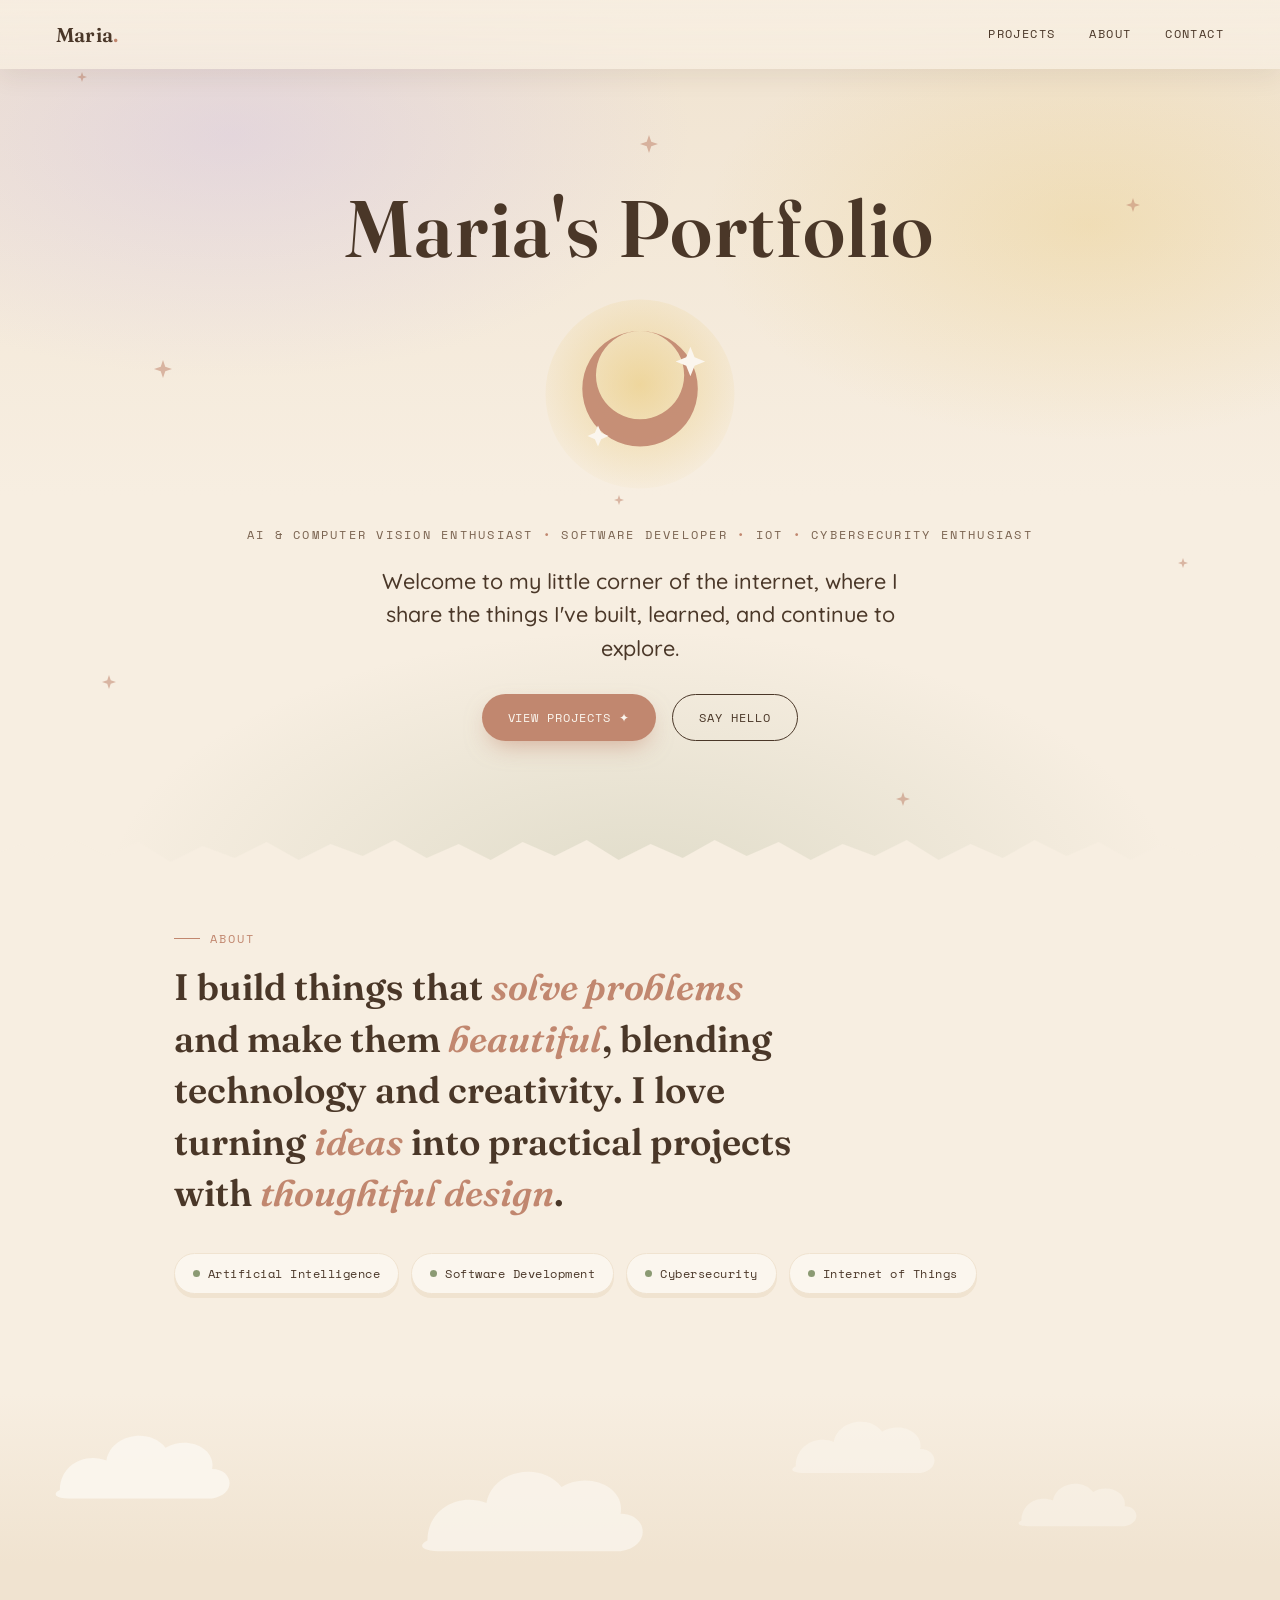
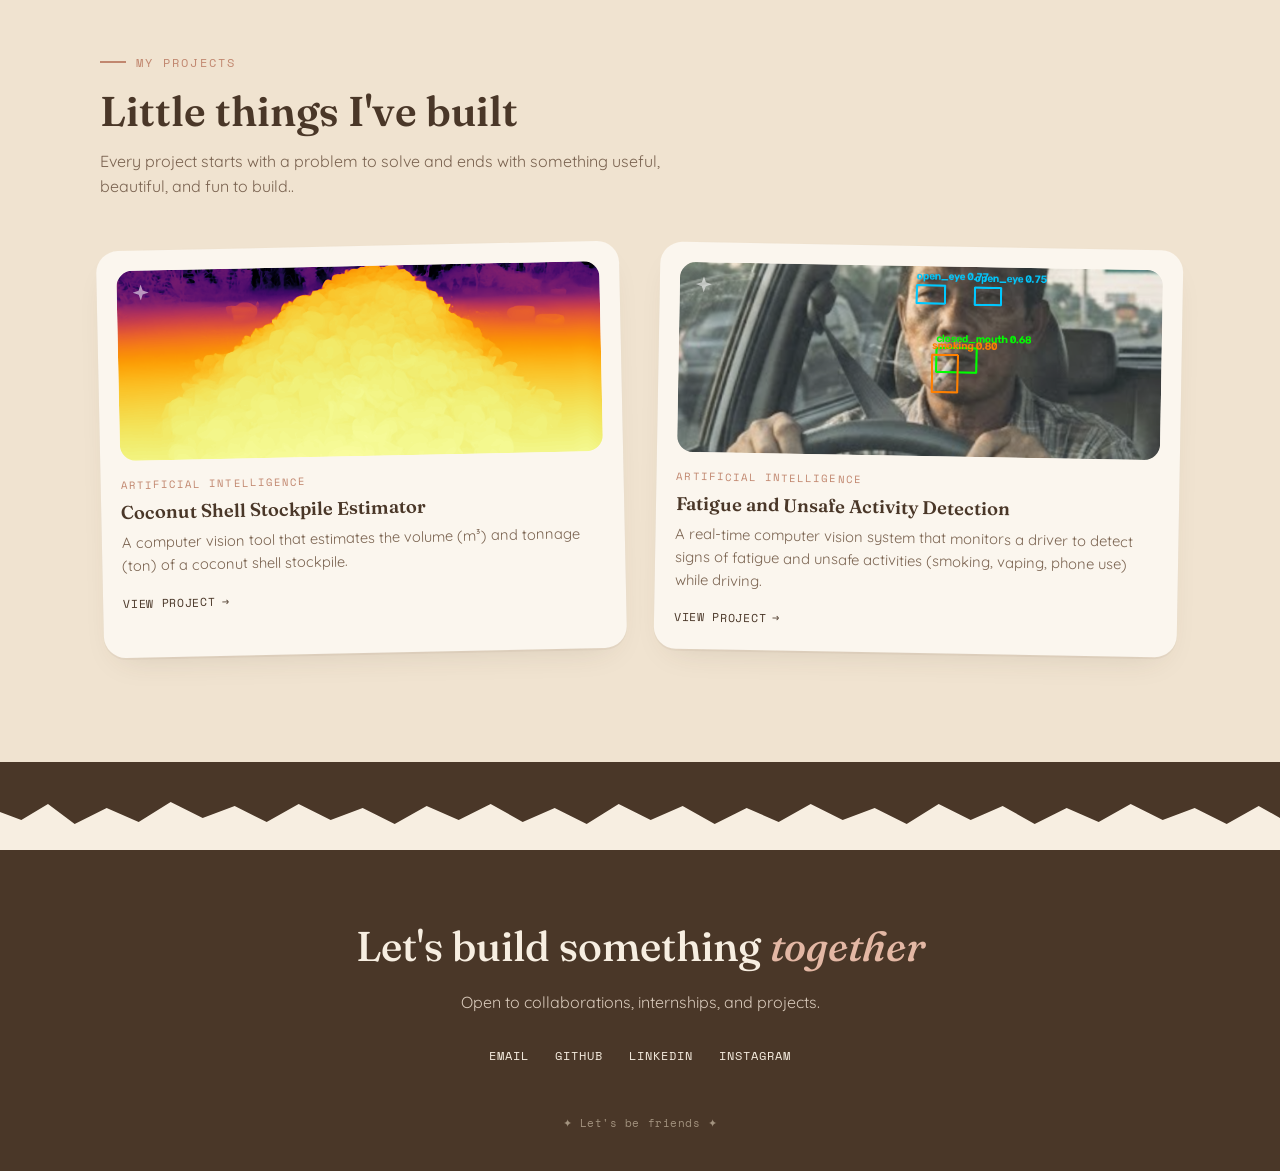
==== index.html @ fe8e18bc "maria's portfolio website" ====
<!DOCTYPE html>
<html lang="en">
<head>
<meta charset="UTF-8">
<meta name="viewport" content="width=device-width, initial-scale=1.0">
<title>Maria's Portfolio</title>
<link rel="preconnect" href="https://fonts.googleapis.com">
<link rel="preconnect" href="https://fonts.gstatic.com" crossorigin>
<link href="https://fonts.googleapis.com/css2?family=Fraunces:opsz,wght@9..144,300;9..144,500;9..144,600;9..144,700&family=Quicksand:wght@400;500;600;700&family=Space+Mono:wght@400;700&display=swap" rel="stylesheet">
<link rel="stylesheet" href="styles.css">
</head>
</head>
<body>

<div class="sparkle-field" id="sparkleField"></div>

<header class="nav">
  <a href="#top" class="nav-logo">Maria<span>.</span></a>
  <nav class="nav-links">
    <a href="#projects">Projects</a>
    <a href="#about">About</a>
    <a href="#contact" id="navContactBtn">Contact</a>
  </nav>
</header>

<section class="hero" id="top">
  <h1 class="hero-title">Maria's Portfolio</h1>

  <div class="hero-glyph">
    <svg viewBox="0 0 200 200" width="100%" height="100%">
      <defs>
        <radialGradient id="glowGrad" cx="50%" cy="45%" r="60%">
          <stop offset="0%" stop-color="#E8C468" stop-opacity="0.55"/>
          <stop offset="100%" stop-color="#E8C468" stop-opacity="0"/>
        </radialGradient>
      </defs>
      <circle cx="100" cy="100" r="90" fill="url(#glowGrad)"/>
      <!-- dreamy floating crescent + sparkles as signature glyph -->
      <path d="M100 40 a55 55 0 1 0 0.1 0 a42 42 0 1 1 -0.1 0" fill="#C1876F" opacity="0.9"/>
      <g fill="#FBF6EE">
        <path d="M148 55 l4 10 10 4 -10 4 -4 10 -4 -10 -10 -4 10 -4 z"/>
        <path d="M60 130 l3 7 7 3 -7 3 -3 7 -3 -7 -7 -3 7 -3 z"/>
      </g>
    </svg>
  </div>

  <p class="hero-tagline">AI & Computer Vision Enthusiast <span class="dot">•</span> Software Developer <span class="dot">•</span> IoT <span class="dot">•</span> Cybersecurity Enthusiast</p>
  <p class="hero-sub">Welcome to my little corner of the internet, where I share the things I've built, learned, and continue to explore.</p>

  <div class="cta-row">
    <a class="btn btn-primary" href="#projects">View Projects ✦</a>
    <a class="btn btn-ghost" id="sayHelloBtn" href="#contact">Say hello</a>
  </div>

  <div class="torn" style="position:absolute; left:0; right:0; bottom:-2px;">
    <svg viewBox="0 0 1200 90" preserveAspectRatio="none">
      <path d="M0,40 L20,32 L45,48 L70,28 L100,44 L130,30 L160,50 L190,34 L220,46 L250,30 L280,48 L310,32 L340,44 L370,28 L400,46 L430,32 L460,48 L490,30 L520,44 L550,28 L580,48 L610,32 L640,46 L670,28 L700,44 L730,30 L760,48 L790,32 L820,44 L850,28 L880,48 L910,32 L940,46 L970,28 L1000,44 L1030,30 L1060,48 L1090,32 L1120,44 L1150,28 L1180,46 L1200,34 L1200,90 L0,90 Z" fill="#F7EEE1"/>
    </svg>
  </div>
</section>

<section class="about" id="about">
  <div class="section-eyebrow">About</div>
  <h2>I build things that <em>solve problems</em> and make them <em>beautiful</em>, blending technology and creativity. I love turning <em>ideas</em> into practical projects with <em>thoughtful design</em>.</h2>
  <div class="skill-row">
    <span class="skill-pill"><span class="tag-dot"></span>Artificial Intelligence</span>
    <span class="skill-pill"><span class="tag-dot"></span>Software Development</span>
    <span class="skill-pill"><span class="tag-dot"></span>Cybersecurity</span>
    <span class="skill-pill"><span class="tag-dot"></span>Internet of Things</span>
  </div>
</section>

<div class="cloud-divider">
  <svg class="cloud" style="top:20px; left:2%; animation-delay:0s; opacity:.95;" viewBox="0 0 260 110" width="220" height="93">
    <path d="M40 90 C40 60 70 45 95 55 C100 25 145 15 165 40 C190 25 225 40 220 65 C245 65 250 95 220 100 L55 100 C35 100 30 95 40 90Z" fill="#FBF6EE"/>
  </svg>
  <svg class="cloud" style="top:50px; left:30%; animation-delay:4s; opacity:.75;" viewBox="0 0 260 110" width="280" height="118">
    <path d="M40 90 C40 60 70 45 95 55 C100 25 145 15 165 40 C190 25 225 40 220 65 C245 65 250 95 220 100 L55 100 C35 100 30 95 40 90Z" fill="#FBF6EE"/>
  </svg>
  <svg class="cloud" style="top:10px; left:60%; animation-delay:2s; opacity:.6;" viewBox="0 0 260 110" width="180" height="76">
    <path d="M40 90 C40 60 70 45 95 55 C100 25 145 15 165 40 C190 25 225 40 220 65 C245 65 250 95 220 100 L55 100 C35 100 30 95 40 90Z" fill="#FBF6EE"/>
  </svg>
  <svg class="cloud" style="top:75px; left:78%; animation-delay:6s; opacity:.5;" viewBox="0 0 260 110" width="150" height="63">
    <path d="M40 90 C40 60 70 45 95 55 C100 25 145 15 165 40 C190 25 225 40 220 65 C245 65 250 95 220 100 L55 100 C35 100 30 95 40 90Z" fill="#FBF6EE"/>
  </svg>
</div>

<section class="projects" id="projects">
  <div class="projects-inner">
    <div class="projects-head">
      <div class="section-eyebrow">My Projects</div>
      <h2>Little things I've built</h2>
      <p>Every project starts with a problem to solve and ends with something useful, beautiful, and fun to build..</p>
    </div>

    <div class="grid">

      <div class="card">
        <a class="card-thumb thumb-1 card-thumb-link" href="Stockpile/stockpile.html" aria-label="Open Stockpile project page">
          <img src="assets/stockpilebatok.png" alt="Stockpile Batok project thumbnail">
          <svg class="float-sparkle" style="top:14px; left:16px; width:16px; height:16px;" viewBox="0 0 20 20"><path d="M10 0 l2.5 7.5 7.5 2.5 -7.5 2.5 -2.5 7.5 -2.5 -7.5 -7.5 -2.5 7.5 -2.5 z" fill="#fff" opacity=".8"/></svg>
        </a>
        <span class="card-tag">Artificial Intelligence</span>
        <h3>Coconut Shell Stockpile Estimator</h3>
        <p>A computer vision tool that estimates the volume (m³) and tonnage (ton) of a coconut shell stockpile.</p>
        <a class="card-link" href="Stockpile/stockpile.html">View project <span class="arrow">→</span></a>
      </div>

      <div class="card">
        <a class="card-thumb thumb-1 card-thumb-link" href="#" aria-label="Open Fatigue and Unsafe project page">
          <img src="assets/fatigueunsafe.png" alt="Fatigue and Unsafe project thumbnail">
          <svg class="float-sparkle" style="top:14px; left:16px; width:16px; height:16px;" viewBox="0 0 20 20"><path d="M10 0 l2.5 7.5 7.5 2.5 -7.5 2.5 -2.5 7.5 -2.5 -7.5 -7.5 -2.5 7.5 -2.5 z" fill="#fff" opacity=".8"/></svg>
        </a>
        <span class="card-tag">Artificial Intelligence</span>
        <h3>Fatigue and Unsafe Activity Detection</h3>
        <p>A real-time computer vision system that monitors a driver to detect signs of fatigue and unsafe activities (smoking, vaping, phone use) while driving.</p>
        <a class="card-link" href="#">View project <span class="arrow">→</span></a>
      </div>
      
      <!-- LANJUT LAGI INI NANTI SEK -->

    </div>
  </div>
</section>

<div class="footer-wrap" id="contact">
  <div class="torn" style="transform: scaleY(-1); margin-bottom:-2px;">
    <svg viewBox="0 0 1200 90" preserveAspectRatio="none">
      <path d="M0,40 L20,32 L45,48 L70,28 L100,44 L130,30 L160,50 L190,34 L220,46 L250,30 L280,48 L310,32 L340,44 L370,28 L400,46 L430,32 L460,48 L490,30 L520,44 L550,28 L580,48 L610,32 L640,46 L670,28 L700,44 L730,30 L760,48 L790,32 L820,44 L850,28 L880,48 L910,32 L940,46 L970,28 L1000,44 L1030,30 L1060,48 L1090,32 L1120,44 L1150,28 L1180,46 L1200,34 L1200,90 L0,90 Z" fill="#4A3728"/>
    </svg>
  </div>
  <footer class="footer">
    <h2>Let's build something <em>together</em></h2>
    <p>Open to collaborations, internships, and projects.</p>
    <div class="footer-links">
      <a href="mailto:moktaviani1122@gmail.com">Email</a>
      <a href="https://github.com/moktaviani">GitHub</a>
      <a href="https://www.linkedin.com/in/mariaoktavianitkd">LinkedIn</a>
      <a href="https://instagram.com/ini_lala_ya">Instagram</a>
    </div>
    <div class="footer-bottom">✦ Let's be friends ✦</div>
  </footer>
</div>

<div class="hello-character" id="helloCharacter" aria-hidden="true">
  <svg viewBox="0 0 130 150" width="100%" height="100%">
    <path d="M65 15 l14 40 42 0 -34 26 13 42 -35 -26 -35 26 13 -42 -34 -26 42 0z" fill="#E8C468" stroke="#4A3728" stroke-width="2.5" stroke-linejoin="round"/>
    <circle cx="55" cy="70" r="3.5" fill="#4A3728"/>
    <circle cx="75" cy="70" r="3.5" fill="#4A3728"/>
    <path d="M58 84 q7 6 14 0" stroke="#4A3728" stroke-width="2" fill="none" stroke-linecap="round"/>
    <path d="M35 78 q-18 6 -16 26" stroke="#4A3728" stroke-width="5" fill="none" stroke-linecap="round"/>
    <g class="wave-arm">
      <path d="M95 78 q18 -6 18 -26" stroke="#4A3728" stroke-width="5" fill="none" stroke-linecap="round"/>
      <circle cx="115" cy="52" r="6" fill="#E8C468"/>
    </g>
  </svg>
</div>

<script src="script.js"></script>

</body>
</html>
---- styles.css ----
:root{
  --cream: #F7EEE1;
  --cream-deep: #F0E3D0;
  --rose: #C1876F;
  --rose-soft: #E3B7A4;
  --sage: #8B9A73;
  --sage-soft: #C7D2B4;
  --cocoa: #4A3728;
  --cocoa-soft: #7A6350;
  --lavender: #C9B8E8;
  --gold: #E8C468;
  --paper: #FBF6EE;
  --shadow: rgba(74,55,40,0.18);
  --font-display: "Fraunces", serif;
  --font-body: "Quicksand", sans-serif;
  --font-mono: "Space Mono", monospace;
}

*{ box-sizing: border-box; }
html{
  scroll-behavior: smooth;
}
body{
  margin:0;
  background: var(--cream);
  color: var(--cocoa);
  font-family: var(--font-body);
  overflow-x: hidden;
}
a{ color: inherit; text-decoration: none; }

/* ---------- floating sparkle field ---------- */
.sparkle-field{
  position: fixed; inset: 0; pointer-events: none; z-index: 2; overflow: hidden;
}
.sparkle{
  position: absolute;
  opacity: .55;
  animation: twinkle 3.2s ease-in-out infinite;
}
@keyframes twinkle{
  0%, 100%{ opacity: .15; transform: scale(.8) rotate(0deg); }
  50%{ opacity: .8; transform: scale(1.15) rotate(20deg); }
}
@keyframes drift{
  0%{ transform: translateY(0px); }
  50%{ transform: translateY(-14px); }
  100%{ transform: translateY(0px); }
}

/* ---------- nav ---------- */
header.nav{
  position: fixed;
  top: 0;
  left: 0;
  right: 0;
  z-index: 50;
  display: flex;
  align-items: center;
  justify-content: space-between;
  padding: 22px clamp(20px, 5vw, 56px);
  background: linear-gradient(180deg, rgba(247,238,225,0.94) 0%, rgba(247,238,225,0.78) 100%);
  backdrop-filter: blur(10px);
  box-shadow: 0 8px 24px rgba(74,55,40,0.08);
}
.nav-logo{
  font-family: var(--font-display);
  font-weight: 600;
  font-size: 1.25rem;
  color: var(--cocoa);
  letter-spacing: .01em;
}
.nav-logo span{ color: var(--rose); }
.nav-links{ display:flex; gap: clamp(18px, 3vw, 34px); }
.nav-links a{
  font-family: var(--font-mono);
  font-size: .72rem;
  letter-spacing: .12em;
  text-transform: uppercase;
  color: var(--cocoa);
  padding-bottom: 2px;
  border-bottom: 1.5px solid transparent;
  transition: border-color .25s ease, color .25s ease;
}
.nav-links a:hover{ border-color: var(--rose); color: var(--rose); }

/* ---------- hero ---------- */
.hero{
  position: relative;
  min-height: 100vh;
  background:
    radial-gradient(ellipse 60% 45% at 18% 15%, rgba(201,184,232,0.35), transparent 60%),
    radial-gradient(ellipse 50% 40% at 85% 25%, rgba(232,196,104,0.30), transparent 60%),
    radial-gradient(ellipse 70% 50% at 50% 100%, rgba(139,154,115,0.22), transparent 60%),
    linear-gradient(180deg, var(--cream-deep) 0%, var(--cream) 55%);
  display: flex; flex-direction: column; align-items: center; justify-content: center;
  padding: 140px 24px 120px;
  text-align: center;
  overflow: hidden;
}

.hero-title{
  font-family: var(--font-display);
  font-weight: 600;
  font-size: clamp(3rem, 9vw, 5rem);
  color: var(--cocoa);
  margin: 0 0 6px;
  letter-spacing: .02em;
}

.hero-tagline{
  font-family: var(--font-mono);
  font-size: .78rem;
  letter-spacing: .18em;
  text-transform: uppercase;
  color: var(--cocoa-soft);
  margin: 18px 0 10px;
}
.hero-tagline .dot{ color: var(--rose); }

.hero-sub{
  font-family: var(--font-body);
  font-weight: 500;
  font-size: clamp(1.05rem, 2vw, 1.35rem);
  color: var(--cocoa);
  max-width: 520px;
  line-height: 1.55;
  margin: 10px 0 30px;
}

.hero-glyph{
  position: relative;
  width: 210px; height: 210px;
  margin: 6px auto 8px;
}

.cta-row{ display:flex; gap: 16px; flex-wrap: wrap; justify-content:center; }
.btn{
  font-family: var(--font-mono);
  font-size: .78rem;
  letter-spacing: .08em;
  text-transform: uppercase;
  padding: 13px 26px;
  border-radius: 999px;
  display: inline-flex; align-items: center; gap: 8px;
  transition: transform .25s ease, box-shadow .25s ease, background .25s ease;
}
.btn-primary{
  background: var(--rose);
  color: var(--paper);
  box-shadow: 0 10px 24px -8px rgba(193,135,111,0.65);
}
.btn-primary:hover{ transform: translateY(-3px) rotate(-1deg); box-shadow: 0 14px 30px -8px rgba(193,135,111,0.75); }
.btn-ghost{
  border: 1.5px solid var(--cocoa);
  color: var(--cocoa);
}
.btn-ghost:hover{ background: var(--cocoa); color: var(--paper); transform: translateY(-3px) rotate(1deg); }

/* torn paper divider */
.torn{
  position: relative;
  width: 100%;
  height: 90px;
  margin-top: -1px;
}
.torn svg{ width: 100%; height: 100%; display:block; }

/* ---------- about / skills ---------- */
.about{
  background: var(--cream);
  padding: 30px 24px 100px;
  max-width: 980px;
  margin: 0 auto;
  scroll-margin-top: 100px;
}
.section-eyebrow{
  font-family: var(--font-mono);
  font-size: .72rem;
  letter-spacing: .18em;
  text-transform: uppercase;
  color: var(--rose);
  margin-bottom: 14px;
  display: flex; align-items: center; gap: 10px;
}
.section-eyebrow::before{
  content: ""; width: 26px; height: 1.5px; background: var(--rose); display: inline-block;
}
.about h2{
  font-family: var(--font-display);
  font-weight: 600;
  font-size: clamp(1.6rem, 3vw, 2.3rem);
  max-width: 620px;
  line-height: 1.4;
  margin: 0 0 34px;
}
.about h2 em{ font-style: italic; color: var(--rose); }

.skill-row{ display: flex; flex-wrap: wrap; gap: 12px; }
.skill-pill{
  font-family: var(--font-mono);
  font-size: .78rem;
  letter-spacing: .04em;
  background: var(--paper);
  border: 1.5px solid var(--cream-deep);
  color: var(--cocoa);
  padding: 10px 18px;
  border-radius: 999px;
  display: flex; align-items: center; gap: 8px;
  box-shadow: 0 4px 0 var(--cream-deep);
  transition: transform .2s ease, box-shadow .2s ease, background .2s ease;
}
.skill-pill:hover{
  transform: translateY(-3px);
  box-shadow: 0 7px 0 var(--rose-soft);
  background: #fff;
}
.skill-pill .tag-dot{ width:7px; height:7px; border-radius:50%; background: var(--sage); flex: none; }

/* ---------- cloud divider ---------- */
.cloud-divider{
  position: relative;
  height: 170px;
  overflow: hidden;
  background: linear-gradient(180deg, var(--cream) 0%, var(--cream-deep) 100%);
}
.cloud{
  position: absolute;
  animation: cloudDrift 20s ease-in-out infinite;
}
@keyframes cloudDrift{
  0%, 100%{ transform: translateX(0) translateY(0); }
  50%{ transform: translateX(30px) translateY(-8px); }
}

/* ---------- projects ---------- */
.projects{
  background: var(--cream-deep);
  padding: 90px 24px 110px;
}
.projects-inner{ max-width: 1080px; margin: 0 auto; }
.projects-head{ max-width: 620px; margin-bottom: 46px; }
.projects-head h2{
  font-family: var(--font-display);
  font-weight: 600;
  font-size: clamp(1.8rem, 3.4vw, 2.6rem);
  margin: 0 0 12px;
}
.projects-head p{ color: var(--cocoa-soft); line-height: 1.6; margin:0; }

.grid{
  display: grid;
  grid-template-columns: repeat(2, 1fr);
  gap: 30px 34px;
}
.card{
  position: relative;
  background: var(--paper);
  border-radius: 22px;
  padding: 20px 20px 24px;
  box-shadow: 0 14px 34px -18px var(--shadow), 0 2px 0 rgba(74,55,40,0.05);
  transform: rotate(var(--tilt, 0deg));
  transition: transform .35s cubic-bezier(.2,.9,.3,1.2), box-shadow .35s ease;
}
.card:nth-child(1){ --tilt: -1.2deg; }
.card:nth-child(2){ --tilt: 1deg; }
.card:nth-child(3){ --tilt: 1.4deg; }
.card:nth-child(4){ --tilt: -0.8deg; }
.card:hover{
  transform: rotate(0deg) translateY(-8px) scale(1.015);
  box-shadow: 0 26px 44px -18px var(--shadow), 0 2px 0 rgba(74,55,40,0.05);
}
.card-thumb{
  position: relative;
  height: 190px;
  border-radius: 16px;
  margin-bottom: 16px;
  overflow: hidden;
  display:flex; align-items:center; justify-content:center;
}
.card-thumb-link{
  display: block;
  cursor: pointer;
}
.card-thumb img{
  width: 100%;
  height: 100%;
  object-fit: cover;
  display: block;
}
.thumb-1{ background: linear-gradient(135deg, #E9D9C8, var(--rose-soft)); }
.thumb-2{ background: linear-gradient(135deg, #DCE6CC, var(--sage-soft)); }
.thumb-3{ background: linear-gradient(135deg, #E7DCF3, var(--lavender)); }
.thumb-4{ background: linear-gradient(135deg, #F4E6BF, var(--gold)); }
.card-thumb svg{ width: 74px; height: 74px; opacity: .9; }
.card-thumb .float-sparkle{ position:absolute; animation: drift 4.5s ease-in-out infinite; opacity:.7; }

.project-page{
  min-height: 100vh;
  background:
    radial-gradient(ellipse 55% 40% at 20% 15%, rgba(201,184,232,0.24), transparent 58%),
    radial-gradient(ellipse 45% 35% at 85% 20%, rgba(232,196,104,0.22), transparent 58%),
    linear-gradient(180deg, var(--cream-deep) 0%, var(--cream) 60%);
  padding: 120px 24px 80px;
}
.project-page-inner{
  max-width: 980px;
  margin: 0 auto;
}
.project-back{
  font-family: var(--font-mono);
  font-size: .78rem;
  letter-spacing: .08em;
  text-transform: uppercase;
  color: var(--rose);
  display: inline-flex;
  margin-bottom: 20px;
}
.project-hero{
  display: grid;
  grid-template-columns: 1.1fr .9fr;
  gap: 32px;
  align-items: center;
}
.project-copy h1{
  font-family: var(--font-display);
  font-size: clamp(2.4rem, 5vw, 4.2rem);
  line-height: 1.05;
  margin: 0 0 18px;
}
.project-copy p{
  font-size: 1rem;
  line-height: 1.7;
  color: var(--cocoa-soft);
  margin: 0 0 18px;
}
.project-meta{
  display: flex;
  flex-wrap: wrap;
  gap: 12px;
}
.project-meta span{
  font-family: var(--font-mono);
  font-size: .72rem;
  letter-spacing: .06em;
  text-transform: uppercase;
  background: var(--paper);
  border: 1px solid var(--cream-deep);
  border-radius: 999px;
  padding: 10px 14px;
}
.project-image{
  background: var(--paper);
  border-radius: 26px;
  padding: 14px;
  box-shadow: 0 20px 40px -20px var(--shadow);
}
.project-image img{
  width: 100%;
  display: block;
  border-radius: 18px;
}

.card-tag{
  font-family: var(--font-mono);
  font-size: .66rem;
  letter-spacing: .1em;
  text-transform: uppercase;
  color: var(--rose);
  margin-bottom: 8px;
  display:block;
}
.card h3{
  font-family: var(--font-display);
  font-weight: 600;
  font-size: 1.15rem;
  margin: 0 0 8px;
}
.card p{
  font-size: .92rem;
  line-height: 1.55;
  color: var(--cocoa-soft);
  margin: 0 0 14px;
}
.card-link{
  font-family: var(--font-mono);
  font-size: .72rem;
  letter-spacing: .06em;
  text-transform: uppercase;
  color: var(--cocoa);
  display: inline-flex; align-items:center; gap:6px;
}
.card-link .arrow{ transition: transform .2s ease; }
.card:hover .card-link .arrow{ transform: translateX(4px); }

@media (max-width: 700px){
  .grid{ grid-template-columns: 1fr; }
  .hero-title{ font-size: 2.6rem; }
  .project-hero{ grid-template-columns: 1fr; }
}

/* ---------- footer ---------- */
.footer-wrap{ position: relative; }
.footer{
  background: var(--cocoa);
  color: var(--cream);
  padding: 70px 24px 40px;
  text-align: center;
}
.footer h2{
  font-family: var(--font-display);
  font-weight: 500;
  font-size: clamp(1.7rem, 3.6vw, 2.6rem);
  margin: 0 0 18px;
}
.footer h2 em{ font-style: italic; color: var(--rose-soft); }
.footer p{ color: #D8C9BA; max-width: 480px; margin: 0 auto 30px; line-height: 1.6; }
.footer-links{ display:flex; gap: 26px; justify-content:center; flex-wrap:wrap; margin-bottom: 46px; }
.footer-links a{
  font-family: var(--font-mono);
  font-size: .78rem;
  letter-spacing: .08em;
  text-transform: uppercase;
  border-bottom: 1.5px solid transparent;
  padding-bottom: 3px;
  transition: border-color .2s ease, color .2s ease;
}
.footer-links a:hover{ border-color: var(--gold); color: var(--gold); }
.footer-bottom{
  font-family: var(--font-mono);
  font-size: .68rem;
  letter-spacing: .05em;
  color: #A3937F;
  display:flex; align-items:center; justify-content:center; gap: 8px;
}

/* ---------- waving hello character ---------- */
.hello-character{
  position: fixed;
  right: clamp(14px, 4vw, 40px);
  bottom: -170px;
  width: 110px;
  height: 130px;
  z-index: 300;
  pointer-events: none;
  opacity: 0;
  filter: drop-shadow(0 10px 18px rgba(74,55,40,0.28));
}
.hello-character.pop{
  animation: popUpDown 2.6s cubic-bezier(.34,1.4,.4,1) forwards;
}

.hello-character.pop svg{
  animation: starGlow 1.3s ease-in-out infinite;
}
@keyframes starGlow{
  0%, 100%{
    filter:
      drop-shadow(0 0 6px rgba(232,196,104,0.65))
      drop-shadow(0 0 16px rgba(232,196,104,0.4));
  }
  50%{
    filter:
      drop-shadow(0 0 14px rgba(232,196,104,0.95))
      drop-shadow(0 0 30px rgba(232,196,104,0.6));
  }
}

.hello-character .wave-arm{
  transform-origin: 88px 78px;
}
.hello-character.pop .wave-arm{
  animation: waveHand .45s ease-in-out 5;
  animation-delay: .55s;
}
@keyframes popUpDown{
  0%{ transform: translateY(0) scale(.85); opacity: 0; }
  14%{ transform: translateY(-205px) scale(1); opacity: 1; }
  22%{ transform: translateY(-195px) scale(1); opacity: 1; }
  30%{ transform: translateY(-205px) scale(1); opacity: 1; }
  82%{ transform: translateY(-205px) scale(1); opacity: 1; }
  100%{ transform: translateY(0) scale(.85); opacity: 0; }
}
@keyframes waveHand{
  0%, 100%{ transform: rotate(0deg); }
  50%{ transform: rotate(-22deg); }
}

@media (prefers-reduced-motion: reduce){
  *{ animation: none !important; transition: none !important; }
}

/* TAMBAHIN CSS RESPONSIF */
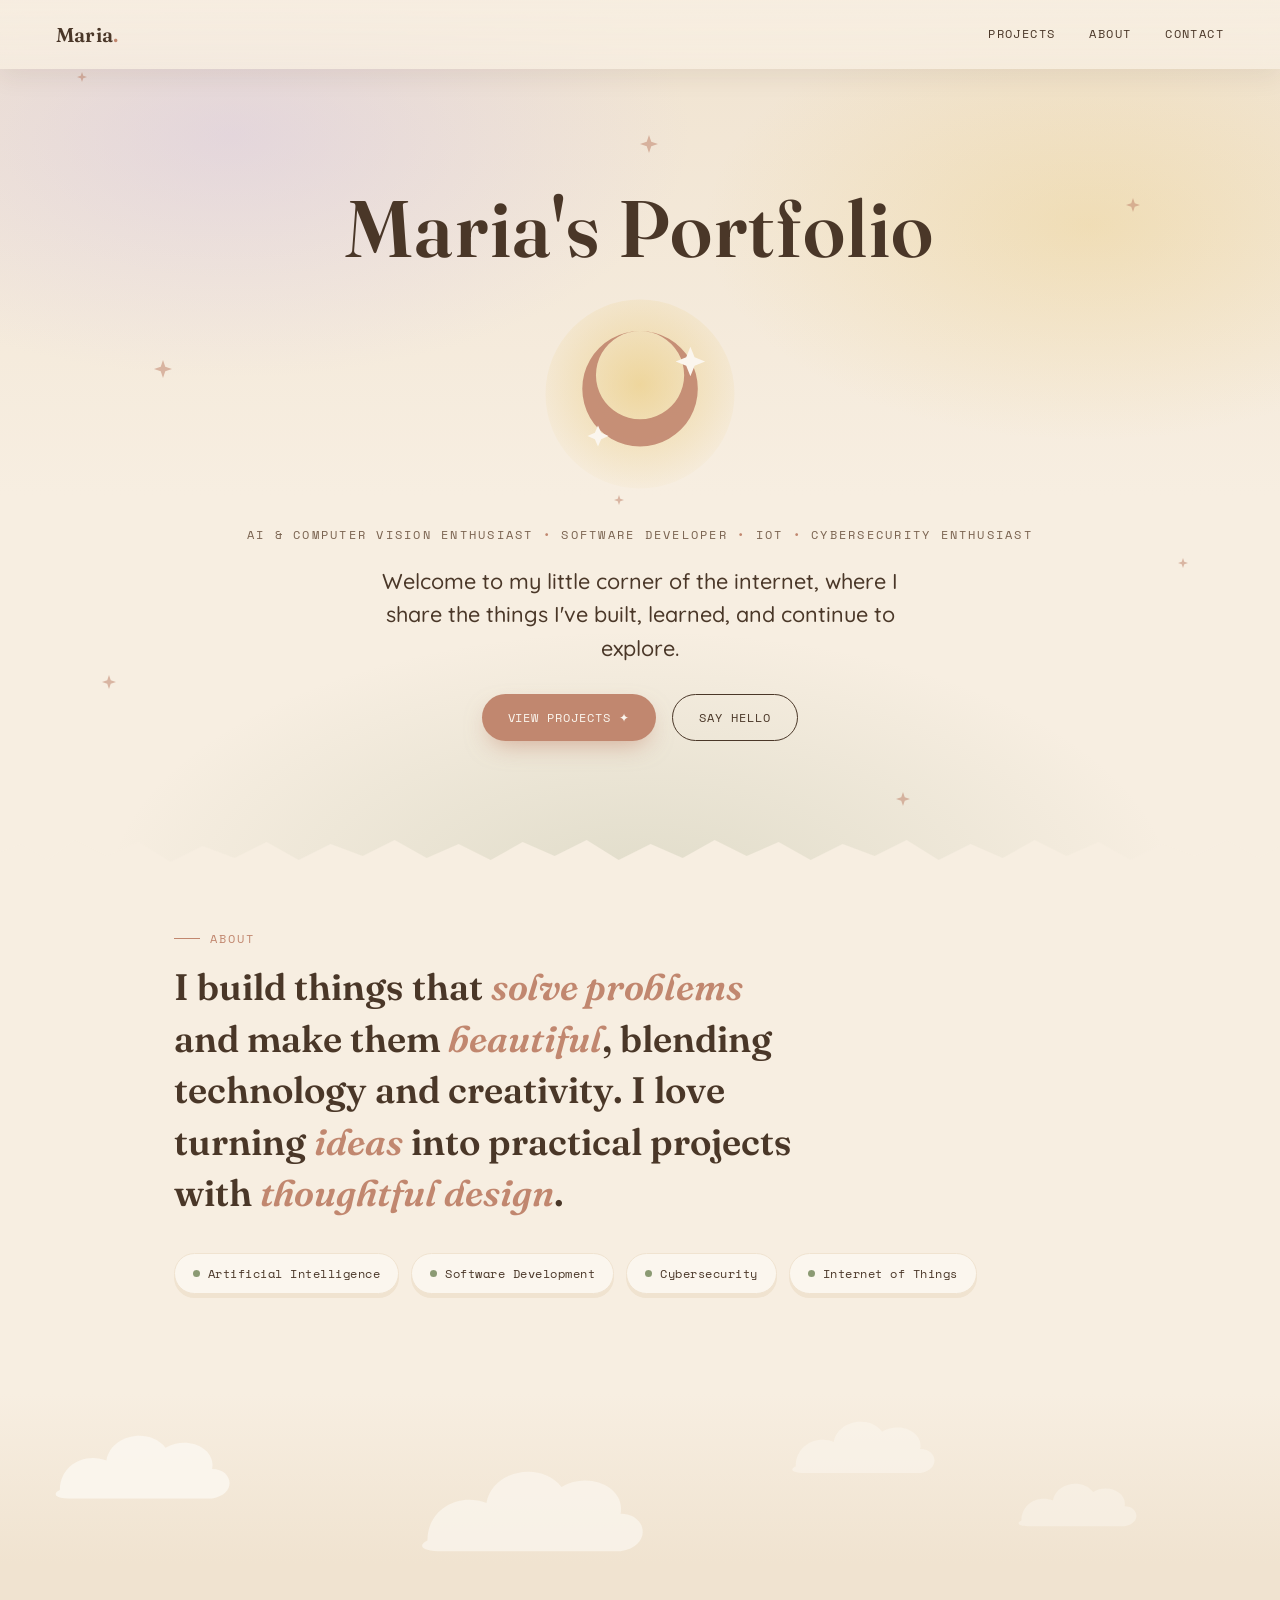
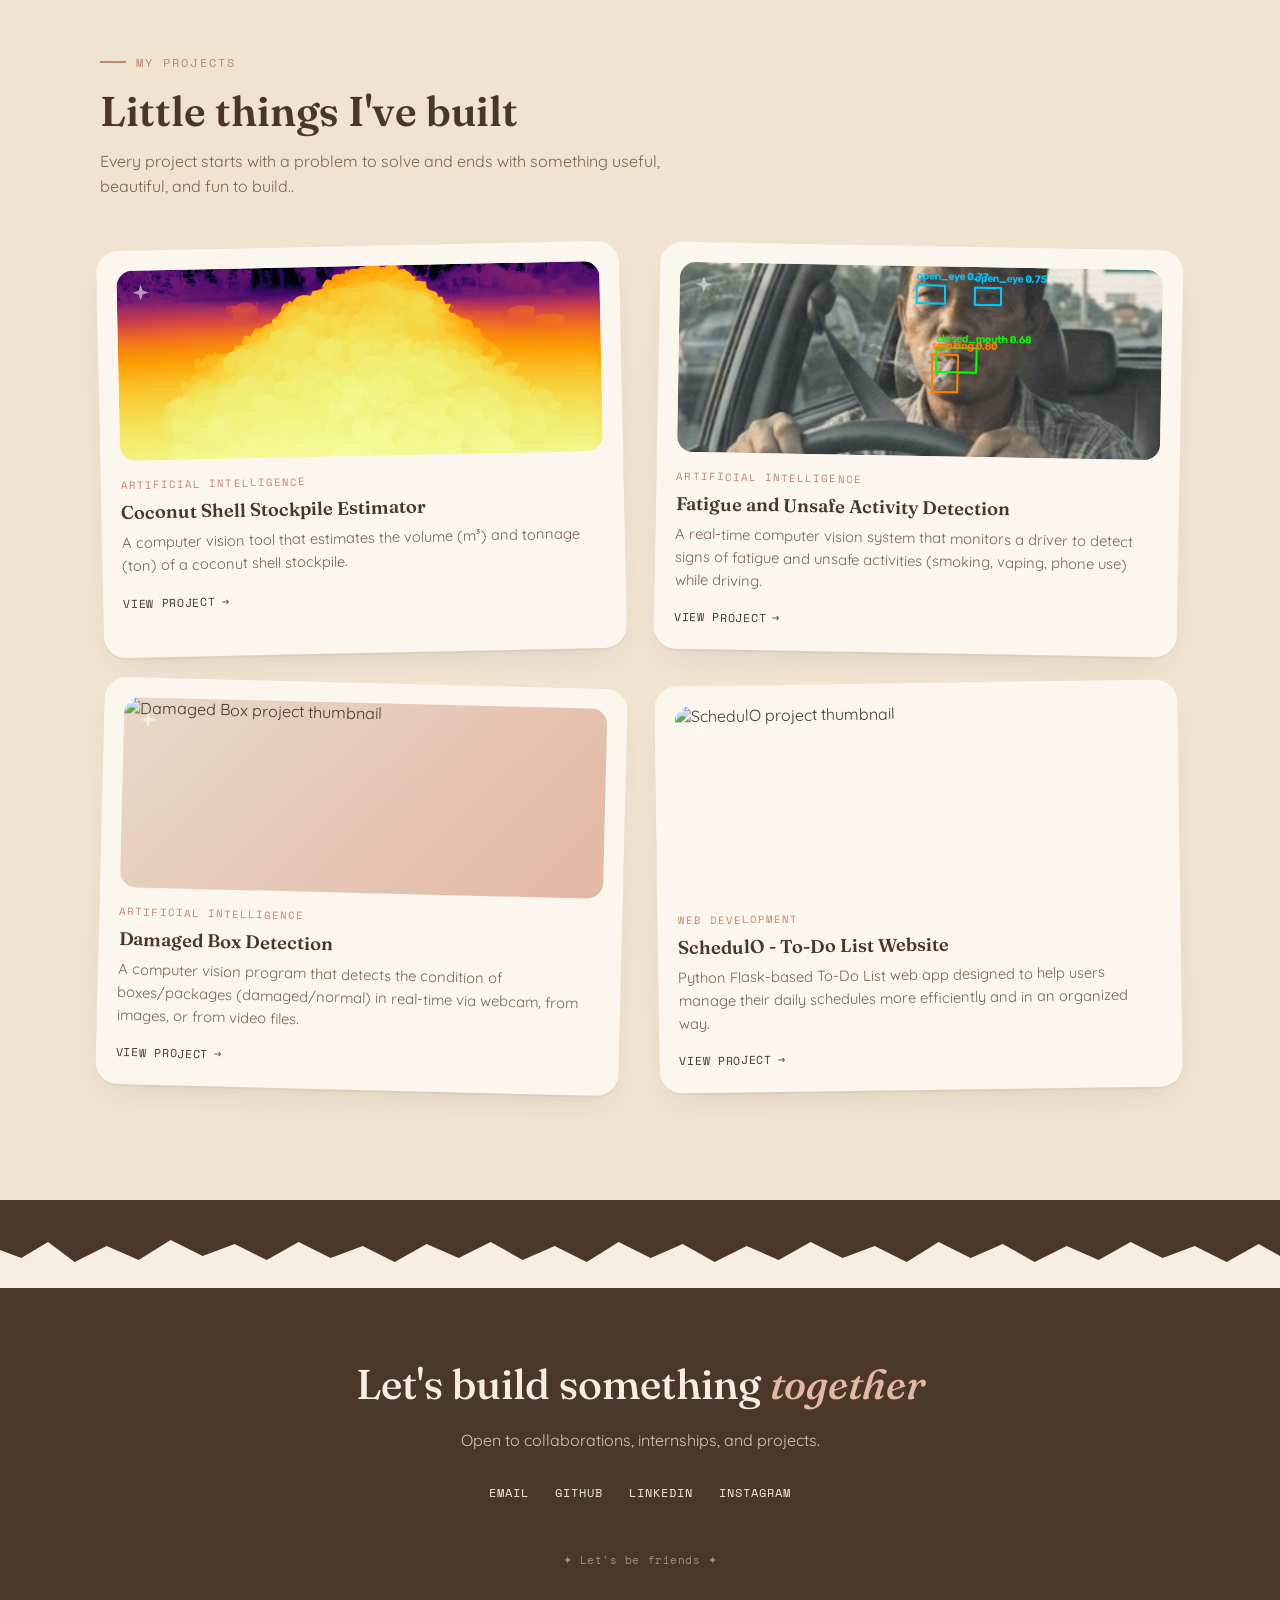
==== commit c37ee329: "Update index.html" ====
--- a/index.html
+++ b/index.html
@@ -107,14 +107,36 @@
       </div>
 
       <div class="card">
-        <a class="card-thumb thumb-1 card-thumb-link" href="#" aria-label="Open Fatigue and Unsafe project page">
+        <a class="card-thumb thumb-1 card-thumb-link" href="https://github.com/moktaviani/Fatigue-and-Unsafe-Activity" aria-label="Open Fatigue and Unsafe project page">
           <img src="assets/fatigueunsafe.png" alt="Fatigue and Unsafe project thumbnail">
           <svg class="float-sparkle" style="top:14px; left:16px; width:16px; height:16px;" viewBox="0 0 20 20"><path d="M10 0 l2.5 7.5 7.5 2.5 -7.5 2.5 -2.5 7.5 -2.5 -7.5 -7.5 -2.5 7.5 -2.5 z" fill="#fff" opacity=".8"/></svg>
         </a>
         <span class="card-tag">Artificial Intelligence</span>
         <h3>Fatigue and Unsafe Activity Detection</h3>
         <p>A real-time computer vision system that monitors a driver to detect signs of fatigue and unsafe activities (smoking, vaping, phone use) while driving.</p>
-        <a class="card-link" href="#">View project <span class="arrow">→</span></a>
+        <a class="card-link" href="https://github.com/moktaviani/Fatigue-and-Unsafe-Activity">View project <span class="arrow">→</span></a>
+      </div>
+      
+      <div class="card">
+        <a class="card-thumb thumb-1 card-thumb-link" href="https://github.com/moktaviani/Damaged-Box-Detection-using-YOLOv11" aria-label="Open Damaged Box project page">
+          <img src="assets/damagedbox.png" alt="Damaged Box project thumbnail">
+          <svg class="float-sparkle" style="top:14px; left:16px; width:16px; height:16px;" viewBox="0 0 20 20"><path d="M10 0 l2.5 7.5 7.5 2.5 -7.5 2.5 -2.5 7.5 -2.5 -7.5 -7.5 -2.5 7.5 -2.5 z" fill="#fff" opacity=".8"/></svg>
+        </a>
+        <span class="card-tag">Artificial Intelligence</span>
+        <h3>Damaged Box Detection</h3>
+        <p>A computer vision program that detects the condition of boxes/packages (damaged/normal) in real-time via webcam, from images, or from video files.</p>
+        <a class="card-link" href="https://github.com/moktaviani/Damaged-Box-Detection-using-YOLOv11">View project <span class="arrow">→</span></a>
+      </div>
+
+      <div class="card">
+        <a class="card-thumb thumb-6 card-thumb-link" href="https://github.com/andkal06/To-Do-List-Python" aria-label="Open SchedulO project page">
+          <img src="assets/schedulo.jpeg" alt="SchedulO project thumbnail">
+          <svg class="float-sparkle" style="top:14px; left:16px; width:16px; height:16px;" viewBox="0 0 20 20"><path d="M10 0 l2.5 7.5 7.5 2.5 -7.5 2.5 -2.5 7.5 -2.5 -7.5 -7.5 -2.5 z" fill="#fff" opacity=".8"/></svg>
+        </a>
+        <span class="card-tag">Web Development</span>
+        <h3>SchedulO - To-Do List Website</h3>
+        <p>Python Flask-based To-Do List web app designed to help users manage their daily schedules more efficiently and in an organized way.</p>
+        <a class="card-link" href="https://github.com/andkal06/To-Do-List-Python">View project <span class="arrow">→</span></a>
       </div>
       
       <!-- LANJUT LAGI INI NANTI SEK -->
@@ -159,4 +181,4 @@
 <script src="script.js"></script>
 
 </body>
-</html>+</html>
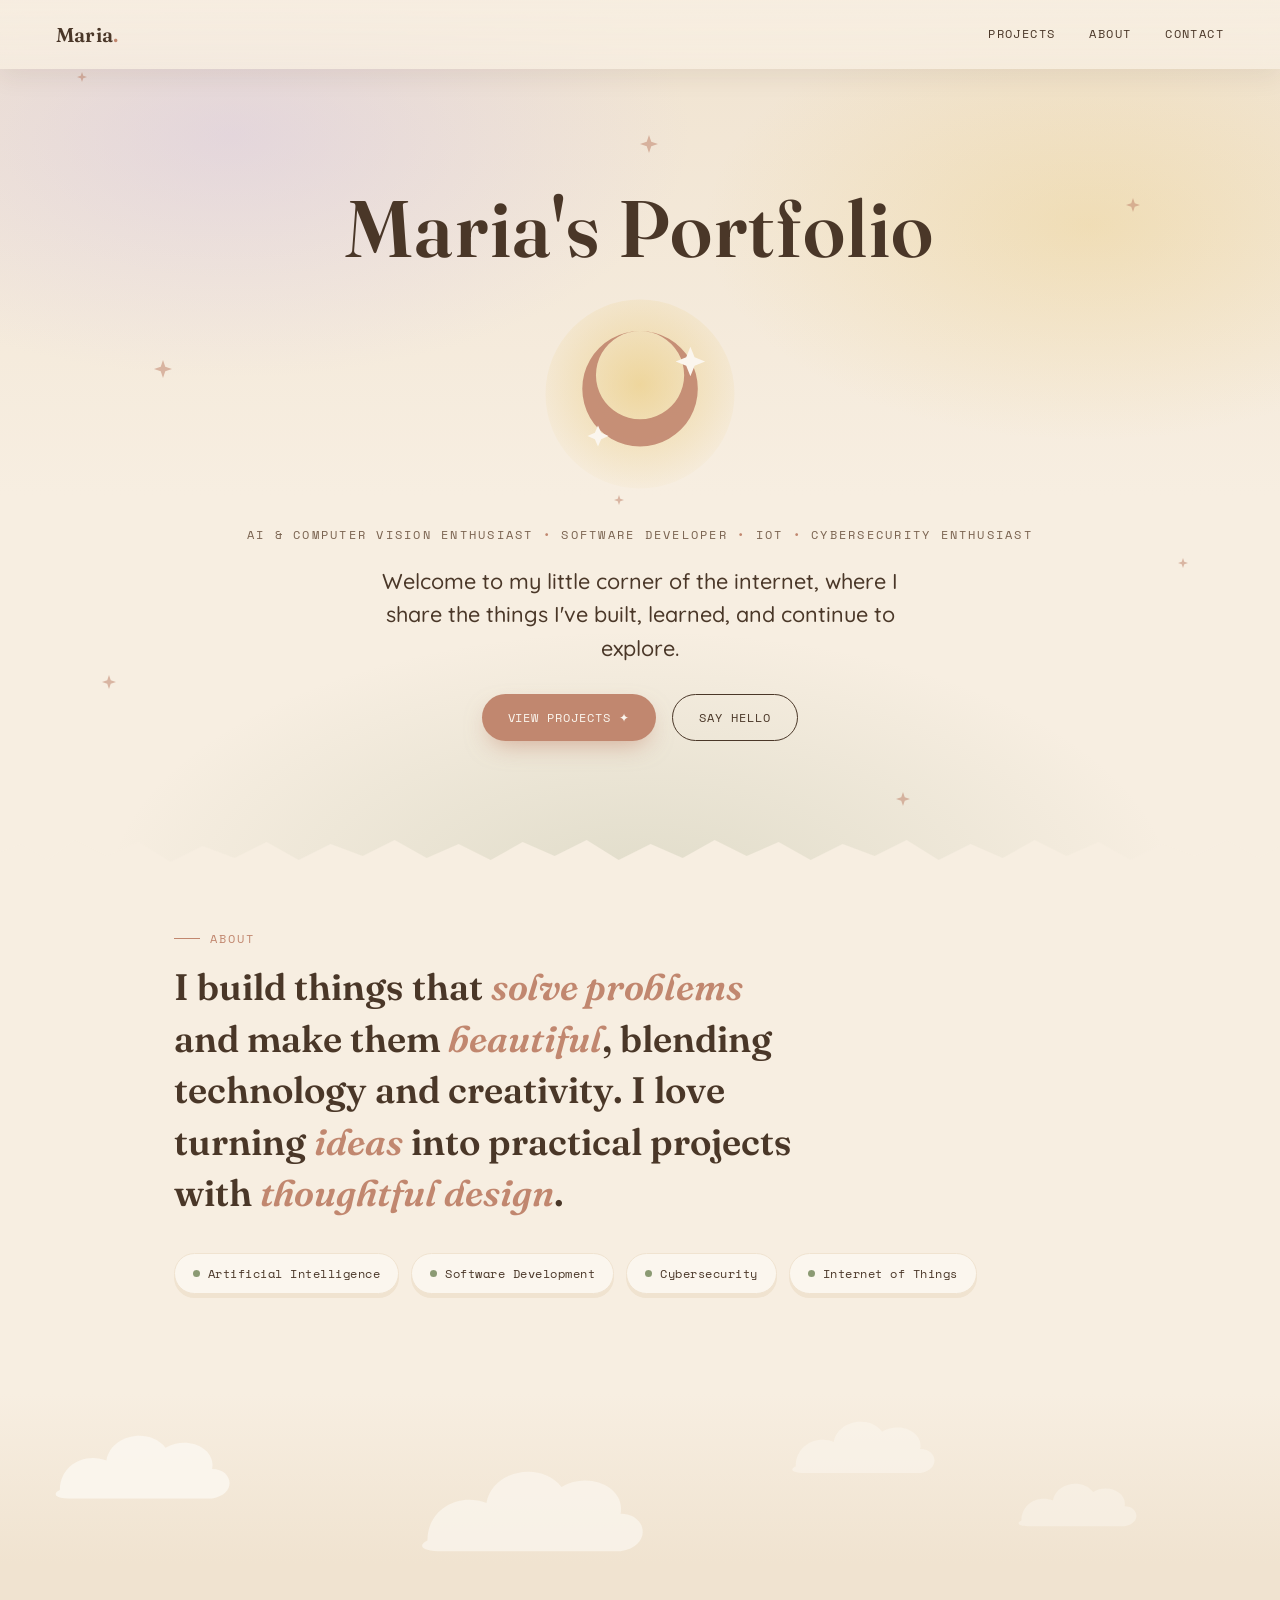
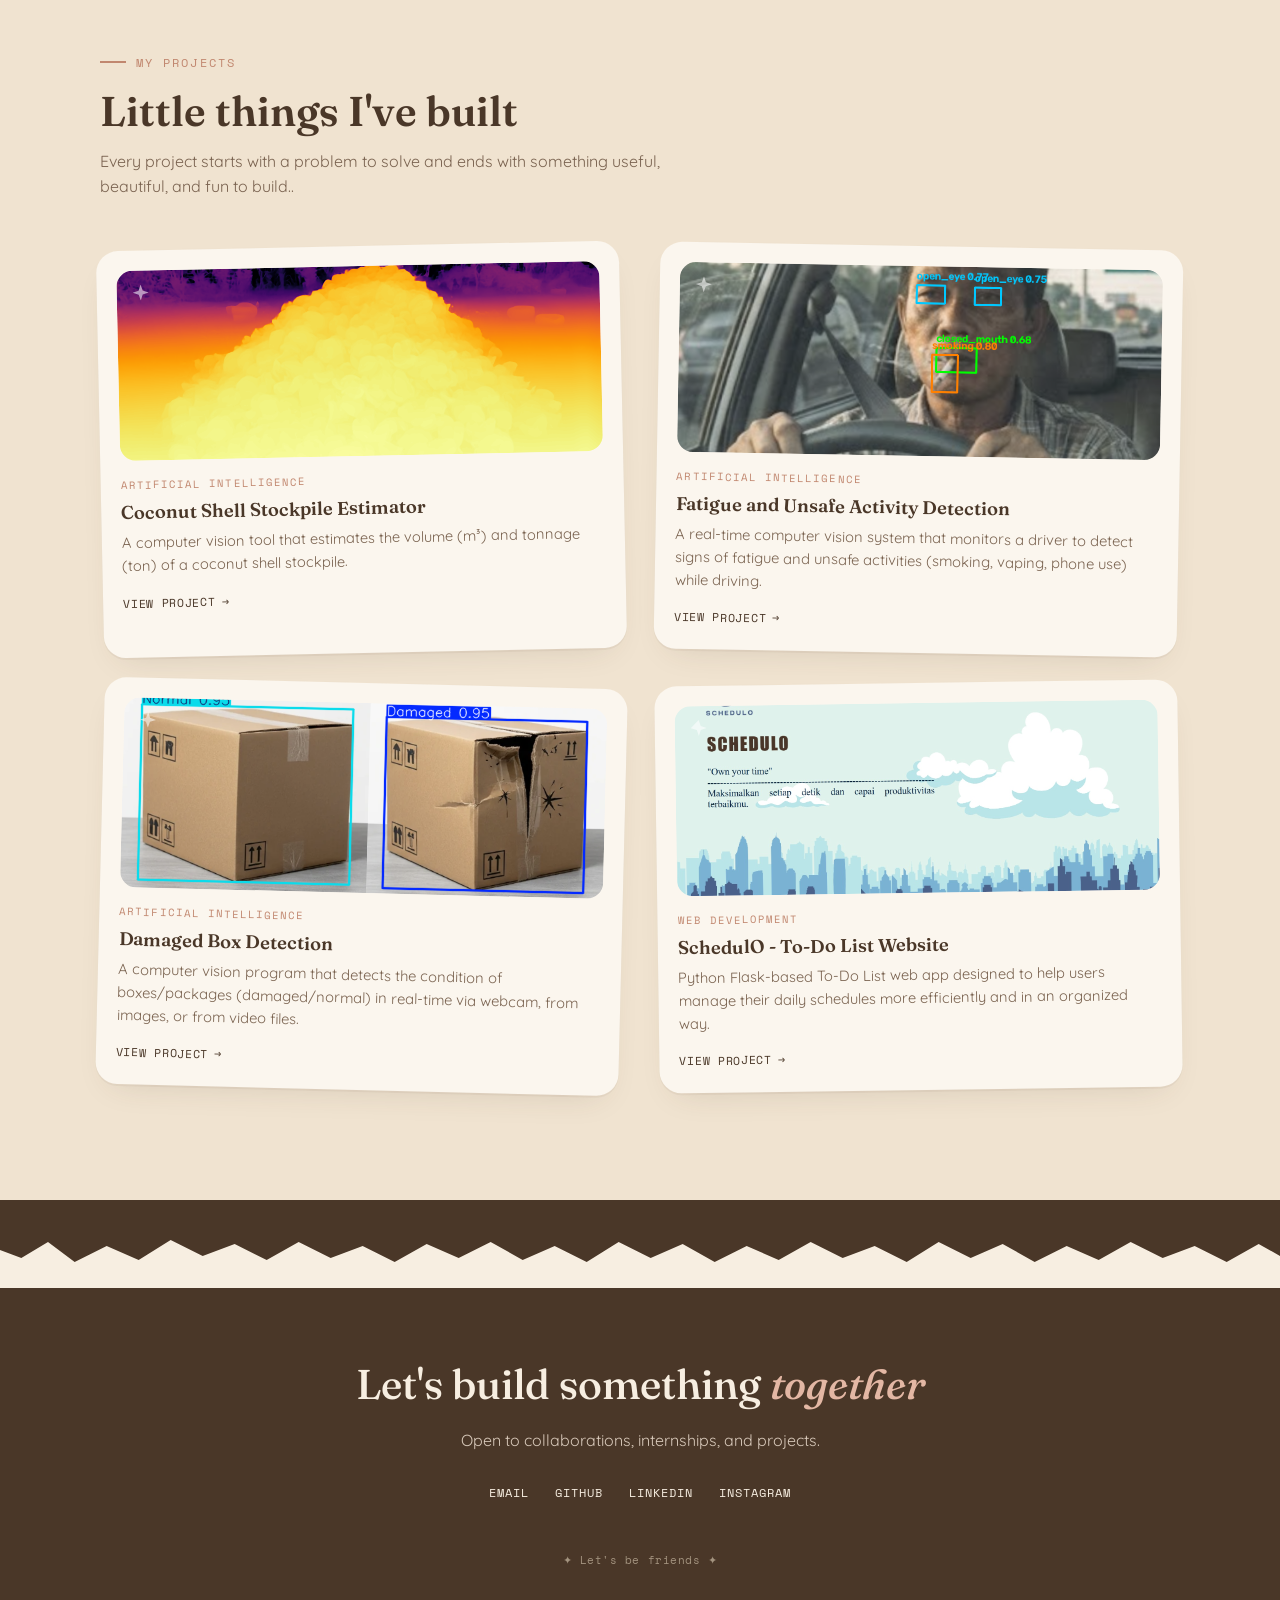
==== commit 62151d14: "Update index.html" ====
--- a/index.html
+++ b/index.html
@@ -3,13 +3,19 @@
 <head>
 <meta charset="UTF-8">
 <meta name="viewport" content="width=device-width, initial-scale=1.0">
+
 <title>Maria's Portfolio</title>
+
+<link rel="icon" type="image/png" href="./assets/favicon.png">
+
 <link rel="preconnect" href="https://fonts.googleapis.com">
 <link rel="preconnect" href="https://fonts.gstatic.com" crossorigin>
+
 <link href="https://fonts.googleapis.com/css2?family=Fraunces:opsz,wght@9..144,300;9..144,500;9..144,600;9..144,700&family=Quicksand:wght@400;500;600;700&family=Space+Mono:wght@400;700&display=swap" rel="stylesheet">
+
 <link rel="stylesheet" href="styles.css">
 </head>
-</head>
+
 <body>
 
 <div class="sparkle-field" id="sparkleField"></div>
--- a/styles.css
+++ b/styles.css
@@ -26,6 +26,7 @@
   color: var(--cocoa);
   font-family: var(--font-body);
   overflow-x: hidden;
+  cursor: url('assets/cursor.png') 4 4, auto;
 }
 a{ color: inherit; text-decoration: none; }
 
@@ -490,4 +491,36 @@
   *{ animation: none !important; transition: none !important; }
 }
 
-/* TAMBAHIN CSS RESPONSIF */+/* TAMBAHIN CSS RESPONSIF */
+
+
+
+.wand-burst-star{
+  position: fixed;
+  width: 14px;
+  height: 14px;
+  pointer-events: none;
+  z-index: 9999;
+  left: 0;
+  top: 0;
+  animation: burstFly .7s cubic-bezier(.25,.9,.4,1) forwards;
+}
+.wand-burst-star svg{
+  width: 100%;
+  height: 100%;
+  display: block;
+}
+@keyframes burstFly{
+  0%{
+    transform: translate(var(--start-x), var(--start-y)) scale(0) rotate(0deg);
+    opacity: 1;
+  }
+  15%{
+    transform: translate(var(--start-x), var(--start-y)) scale(1.2) rotate(20deg);
+    opacity: 1;
+  }
+  100%{
+    transform: translate(var(--end-x), var(--end-y)) scale(0.2) rotate(180deg);
+    opacity: 0;
+  }
+}
